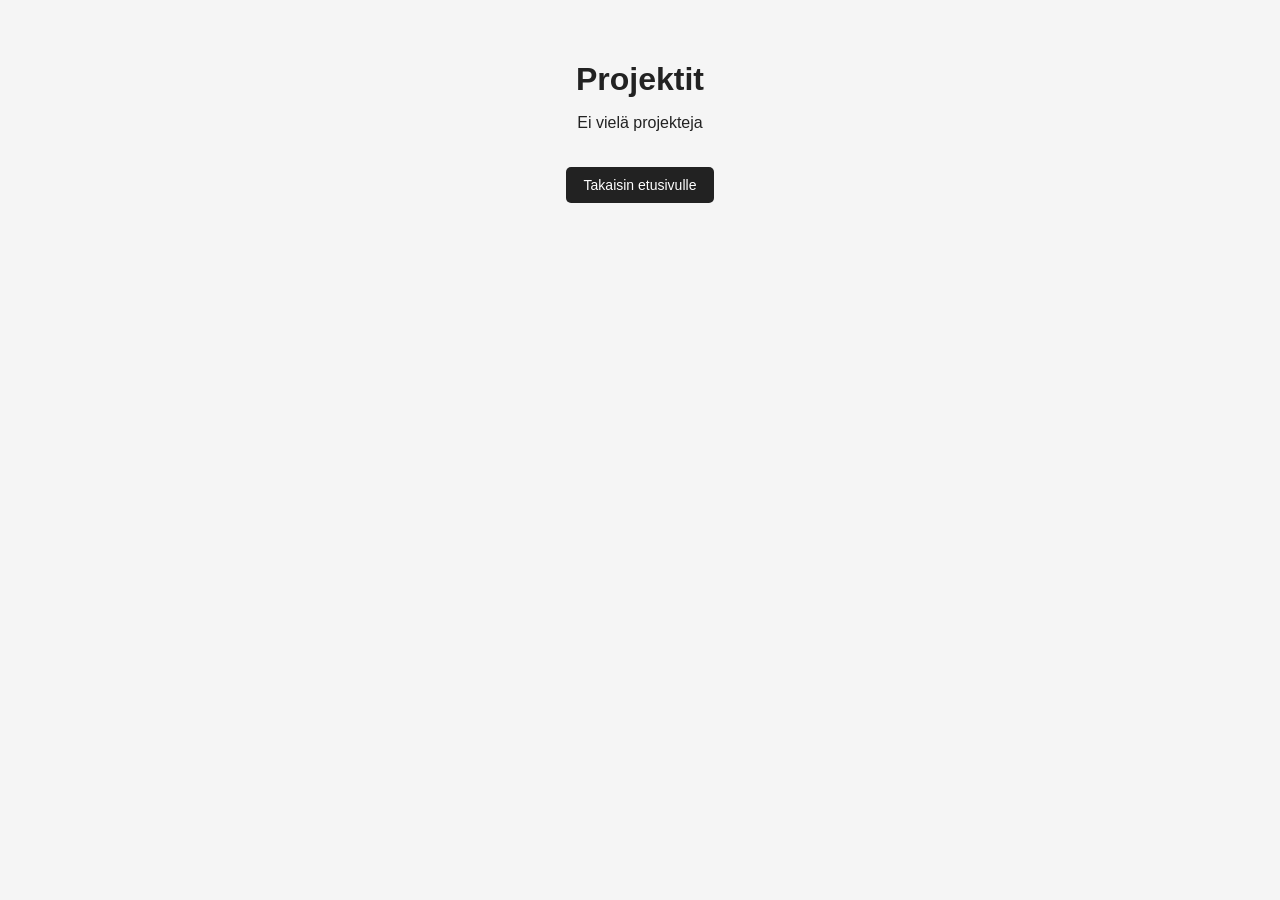
==== projects.html @ db9cd2fe "First Version" ====
<!DOCTYPE html>
<html lang="fi">
<head>
    <meta charset="UTF-8">
    <title>Projektit</title>
    <link rel="stylesheet" href="style.css">
</head>
<body>

<h1>Projektit</h1>

<p>
Ei vielä projekteja
</p>

<a href="index.html"><button>Takaisin etusivulle</button></a>

</body>
</html>
---- style.css ----
body {
    font-family: Arial, sans-serif;
    margin: 20px;
}

button {
    padding: 10px 15px;
    margin: 10px;
}

.kuva-linkki {
    position: relative;
    width: 120px; /* kuvan koko */
}

.kuva-linkki img {
    width: 100%;
    display: block;
}

.kuva-linkki span {
    position: absolute;
    top: 50%;
    left: 50%;
    transform: translate(-50%, -50%);
    color: white;
    background-color: rgba(0, 0, 0, 0.6);
    padding: 5px 8px;
    font-size: 14px;
}
/* Yleiset asetukset */
body {
    font-family: Arial, Helvetica, sans-serif;
    background-color: #f5f5f5;
    color: #222;
    text-align: center;
    margin: 0;
    padding: 40px 20px;
}

/* Otsikko */
h1 {
    margin-bottom: 10px;
}

/* Esittelyteksti */
p {
    margin-bottom: 30px;
    font-size: 16px;
}

/* Kuvalinkki */
.kuva-linkki {
    position: relative;
    width: 120px;
    margin: 0 auto 30px auto;
}

.kuva-linkki img {
    width: 100%;
    border-radius: 8px;
    display: block;
}

/* Teksti kuvan päällä */
.kuva-linkki span {
    position: absolute;
    bottom: 5px;
    left: 50%;
    transform: translateX(-50%);
    background-color: rgba(0, 0, 0, 0.7);
    color: white;
    padding: 4px 8px;
    font-size: 12px;
    border-radius: 4px;
}

/* Nappulat */
button {
    background-color: #222;
    color: white;
    border: none;
    padding: 10px 18px;
    margin: 5px;
    font-size: 14px;
    cursor: pointer;
    border-radius: 5px;
}

/* Hover-efekti */
button:hover {
    background-color: #444;
}

/* Poistetaan linkkien alleviivaukset napeista */
a {
    text-decoration: none;
}
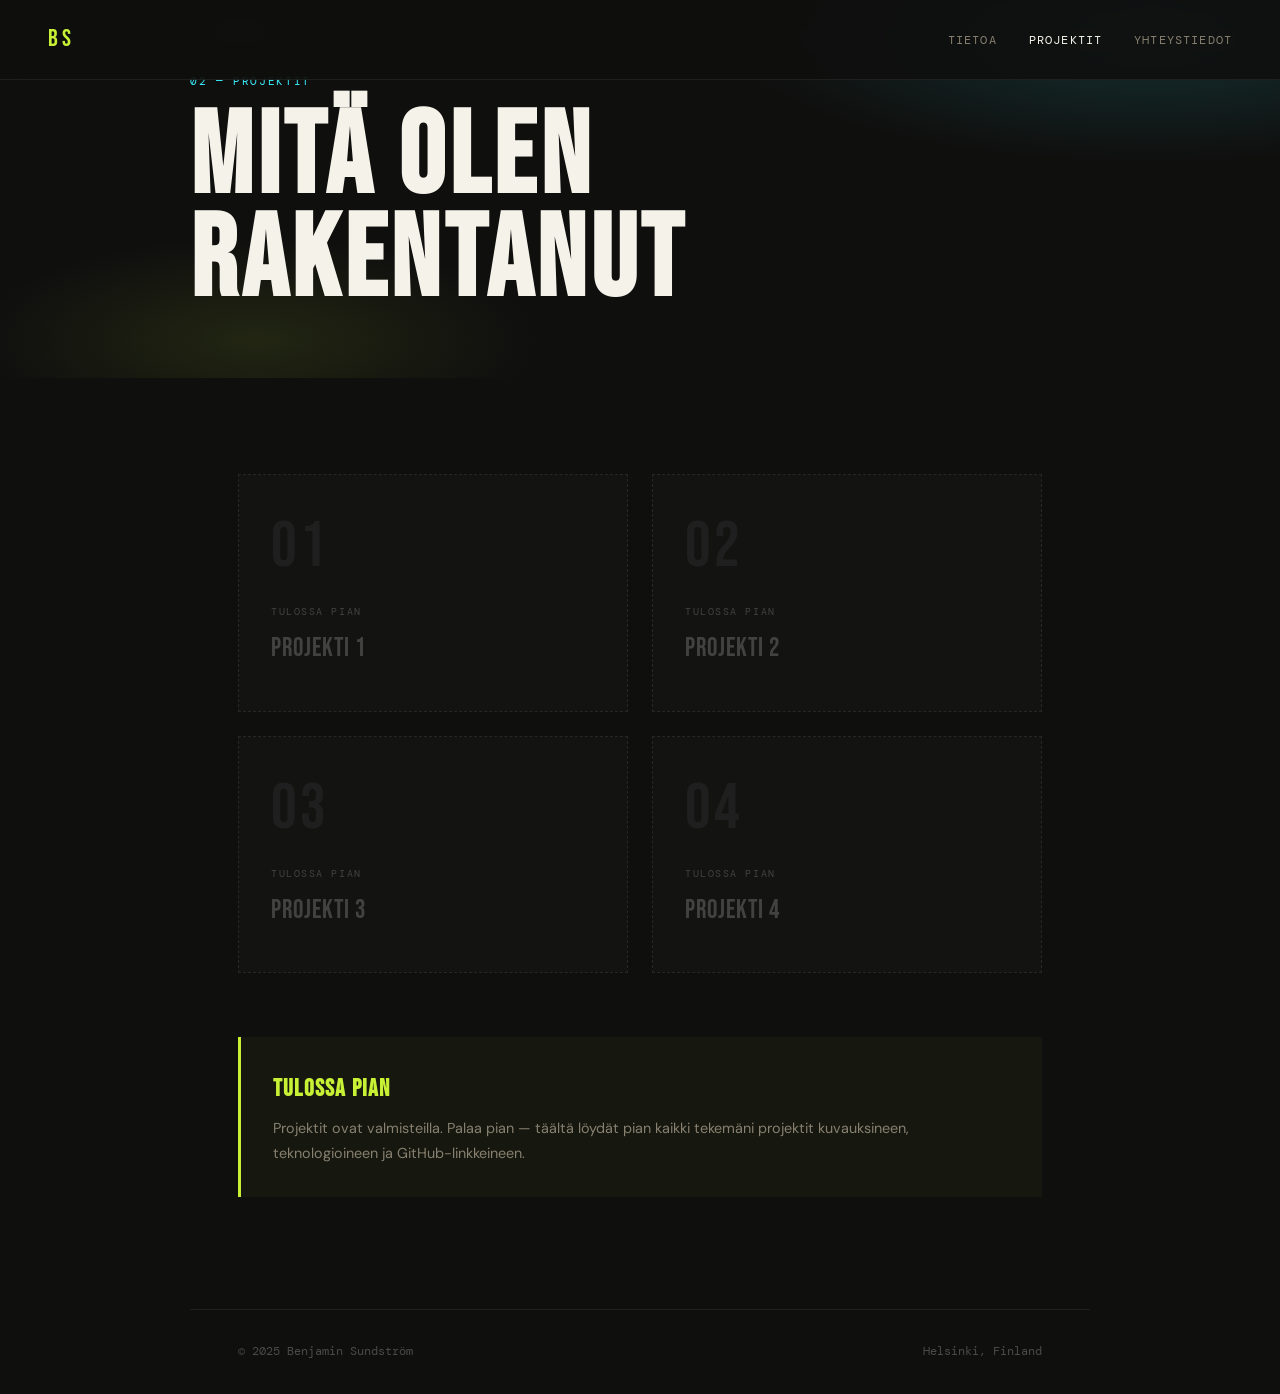
==== commit 968094ee: "fd" ====
--- a/projects.html
+++ b/projects.html
@@ -1,19 +1,189 @@
 <!DOCTYPE html>
 <html lang="fi">
 <head>
-    <meta charset="UTF-8">
-    <title>Projektit</title>
-    <link rel="stylesheet" href="style.css">
+  <meta charset="UTF-8"/>
+  <meta name="viewport" content="width=device-width, initial-scale=1.0"/>
+  <title>Projektit — Benjamin Sundström</title>
+  <link rel="preconnect" href="https://fonts.googleapis.com"/>
+  <link rel="preconnect" href="https://fonts.gstatic.com" crossorigin/>
+  <link href="https://fonts.googleapis.com/css2?family=Bebas+Neue&family=DM+Sans:wght@300;400;500&family=DM+Mono:wght@400;500&display=swap" rel="stylesheet"/>
+  <style>
+    *, *::before, *::after { box-sizing: border-box; margin: 0; padding: 0; }
+    :root {
+      --lime:  #c8f135;
+      --coral: #ff5e3a;
+      --sky:   #3af0ff;
+      --ink:   #0f0f0e;
+      --cream: #f5f2ea;
+      --muted: #888070;
+      --font-display: 'Bebas Neue', sans-serif;
+      --font-body:    'DM Sans', sans-serif;
+      --font-mono:    'DM Mono', monospace;
+    }
+    body { background: var(--ink); color: var(--cream); font-family: var(--font-body); font-size: 15px; line-height: 1.7; overflow-x: hidden; }
+
+    nav {
+      position: fixed; top: 0; left: 0; right: 0; z-index: 100;
+      display: flex; justify-content: space-between; align-items: center;
+      padding: 1.2rem 3rem;
+      background: rgba(15,15,14,0.85); backdrop-filter: blur(14px);
+      border-bottom: 1px solid rgba(255,255,255,0.07);
+    }
+    .nav-logo { font-family: var(--font-display); font-size: 1.5rem; letter-spacing: 0.18em; color: var(--lime); text-decoration: none; }
+    .nav-links { display: flex; gap: 2rem; list-style: none; }
+    .nav-links a { font-family: var(--font-mono); font-size: 0.72rem; letter-spacing: 0.1em; text-transform: uppercase; color: var(--muted); text-decoration: none; transition: color 0.2s; }
+    .nav-links a:hover, .nav-links a.active { color: var(--cream); }
+
+    /* PAGE HEADER */
+    .page-header {
+      min-height: 42vh; display: flex; flex-direction: column; justify-content: flex-end;
+      padding: 0 3rem 4rem; position: relative; overflow: hidden;
+    }
+    .page-header-bg {
+      position: absolute; inset: 0;
+      background:
+        radial-gradient(ellipse 60% 60% at 90% 10%, rgba(58,240,255,0.14) 0%, transparent 55%),
+        radial-gradient(ellipse 40% 50% at 20% 90%, rgba(200,241,53,0.10) 0%, transparent 55%),
+        var(--ink);
+    }
+    .page-header-content { position: relative; z-index: 1; max-width: 900px; margin: 0 auto; width: 100%; }
+    .back-link { display: inline-flex; align-items: center; gap: 0.5rem; font-family: var(--font-mono); font-size: 0.72rem; letter-spacing: 0.1em; text-transform: uppercase; color: var(--muted); text-decoration: none; margin-bottom: 2rem; transition: color 0.2s; }
+    .back-link:hover { color: var(--lime); }
+    .section-label { font-family: var(--font-mono); font-size: 0.68rem; letter-spacing: 0.15em; text-transform: uppercase; color: var(--sky); margin-bottom: 1rem; }
+    h1 { font-family: var(--font-display); font-size: clamp(3.5rem, 9vw, 8rem); letter-spacing: 0.04em; line-height: 0.9; color: var(--cream); }
+
+    /* MAIN CONTENT */
+    main { max-width: 900px; margin: 0 auto; padding: 4rem 3rem 7rem; }
+
+    /* EMPTY STATE */
+    .empty-state {
+      margin-top: 2rem;
+      display: grid; grid-template-columns: 1fr 1fr; gap: 1.5rem;
+    }
+
+    .placeholder-card {
+      border: 1.5px dashed rgba(255,255,255,0.1);
+      padding: 2.5rem 2rem;
+      position: relative; overflow: hidden;
+      transition: border-color 0.3s;
+    }
+    .placeholder-card:hover { border-color: rgba(255,255,255,0.25); }
+    .placeholder-card::before {
+      content: ''; position: absolute; inset: 0;
+      background: rgba(255,255,255,0.02);
+    }
+    .card-num {
+      font-family: var(--font-display); font-size: 4rem; letter-spacing: 0.05em;
+      color: rgba(255,255,255,0.05); line-height: 1;
+      margin-bottom: 1.5rem; display: block;
+    }
+    .card-label {
+      font-family: var(--font-mono); font-size: 0.65rem;
+      letter-spacing: 0.15em; text-transform: uppercase;
+      color: rgba(255,255,255,0.2); margin-bottom: 0.4rem;
+    }
+    .card-title {
+      font-family: var(--font-display); font-size: 1.6rem;
+      letter-spacing: 0.04em; color: rgba(255,255,255,0.2);
+    }
+
+    /* Announce banner */
+    .announce {
+      margin-top: 4rem;
+      padding: 2rem;
+      border-left: 3px solid var(--lime);
+      background: rgba(200,241,53,0.04);
+    }
+    .announce h3 { font-family: var(--font-display); font-size: 1.5rem; letter-spacing: 0.05em; color: var(--lime); margin-bottom: 0.4rem; }
+    .announce p { font-size: 0.9rem; color: var(--muted); }
+
+    /* ── WHEN YOU HAVE PROJECTS — use this card template:
+    .project-card {
+      border: 1px solid rgba(255,255,255,0.1);
+      padding: 2rem;
+      transition: border-color 0.25s, transform 0.25s;
+      cursor: pointer;
+    }
+    .project-card:hover { border-color: var(--lime); transform: translateY(-4px); }
+    .project-year { font-family: var(--font-mono); font-size: 0.68rem; color: var(--muted); text-transform: uppercase; letter-spacing: 0.1em; }
+    .project-tech { font-family: var(--font-mono); font-size: 0.68rem; color: var(--sky); margin-left: 1rem; }
+    .project-title { font-family: var(--font-display); font-size: 2rem; letter-spacing: 0.04em; color: var(--cream); margin: 0.5rem 0; }
+    .project-desc { font-size: 0.9rem; color: var(--muted); margin-bottom: 1.5rem; }
+    .project-link { font-family: var(--font-mono); font-size: 0.75rem; letter-spacing: 0.08em; text-transform: uppercase; color: var(--lime); text-decoration: none; }
+    ── */
+
+    footer { border-top: 1px solid rgba(255,255,255,0.07); padding: 2rem 3rem; max-width: 900px; margin: 0 auto; display: flex; justify-content: space-between; align-items: center; }
+    footer p { font-family: var(--font-mono); font-size: 0.72rem; color: rgba(255,255,255,0.25); }
+
+    @keyframes fadeUp { from { opacity:0; transform:translateY(20px); } to { opacity:1; transform:translateY(0); } }
+    .page-header-content { animation: fadeUp 0.6s 0.1s both; }
+    .empty-state { animation: fadeUp 0.6s 0.25s both; }
+    .announce { animation: fadeUp 0.6s 0.35s both; }
+
+    @media (max-width: 660px) {
+      nav { padding: 1.1rem 1.5rem; }
+      .page-header { padding-left: 1.5rem; padding-right: 1.5rem; }
+      main { padding-left: 1.5rem; padding-right: 1.5rem; }
+      .empty-state { grid-template-columns: 1fr; }
+      footer { flex-direction: column; gap: 0.5rem; text-align: center; padding: 1.5rem; }
+    }
+  </style>
 </head>
 <body>
 
-<h1>Projektit</h1>
+<nav>
+  <a href="index.html" class="nav-logo">BS</a>
+  <ul class="nav-links">
+    <li><a href="index.html#about">Tietoa</a></li>
+    <li><a href="projects.html" class="active">Projektit</a></li>
+    <li><a href="index.html#contact">Yhteystiedot</a></li>
+  </ul>
+</nav>
 
-<p>
-Ei vielä projekteja
-</p>
+<div class="page-header">
+  <div class="page-header-bg"></div>
+  <div class="page-header-content">
+    <a href="index.html" class="back-link">← Takaisin</a>
+    <p class="section-label">02 — Projektit</p>
+    <h1>MITÄ OLEN<br>RAKENTANUT</h1>
+  </div>
+</div>
 
-<a href="index.html"><button>Takaisin etusivulle</button></a>
+<main>
+  <!-- Placeholder cards (korvaa omilla projekteillasi) -->
+  <div class="empty-state">
+    <div class="placeholder-card">
+      <span class="card-num">01</span>
+      <p class="card-label">Tulossa pian</p>
+      <p class="card-title">Projekti 1</p>
+    </div>
+    <div class="placeholder-card">
+      <span class="card-num">02</span>
+      <p class="card-label">Tulossa pian</p>
+      <p class="card-title">Projekti 2</p>
+    </div>
+    <div class="placeholder-card">
+      <span class="card-num">03</span>
+      <p class="card-label">Tulossa pian</p>
+      <p class="card-title">Projekti 3</p>
+    </div>
+    <div class="placeholder-card">
+      <span class="card-num">04</span>
+      <p class="card-label">Tulossa pian</p>
+      <p class="card-title">Projekti 4</p>
+    </div>
+  </div>
+
+  <div class="announce">
+    <h3>TULOSSA PIAN</h3>
+    <p>Projektit ovat valmisteilla. Palaa pian — täältä löydät pian kaikki tekemäni projektit kuvauksineen, teknologioineen ja GitHub-linkkeineen.</p>
+  </div>
+</main>
+
+<footer>
+  <p>© 2025 Benjamin Sundström</p>
+  <p>Helsinki, Finland</p>
+</footer>
 
 </body>
 </html>
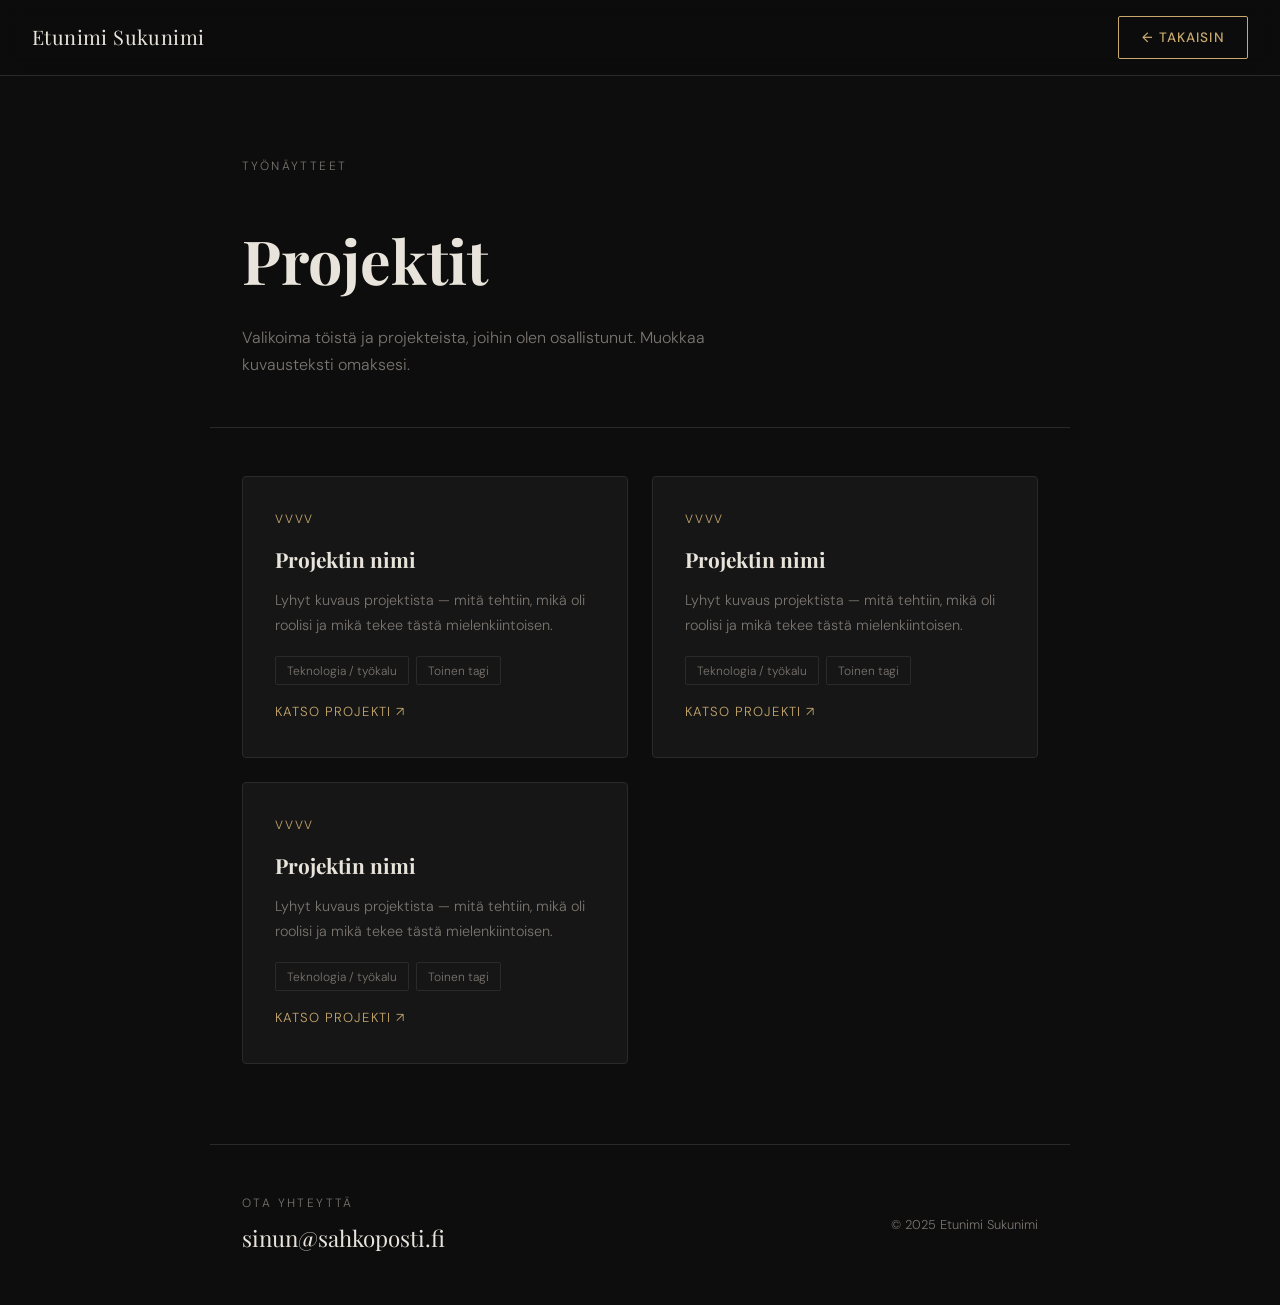
==== commit 413399fc: "uusi" ====
--- a/projects.html
+++ b/projects.html
@@ -1,189 +1,90 @@
 <!DOCTYPE html>
 <html lang="fi">
 <head>
-  <meta charset="UTF-8"/>
-  <meta name="viewport" content="width=device-width, initial-scale=1.0"/>
-  <title>Projektit — Benjamin Sundström</title>
-  <link rel="preconnect" href="https://fonts.googleapis.com"/>
-  <link rel="preconnect" href="https://fonts.gstatic.com" crossorigin/>
-  <link href="https://fonts.googleapis.com/css2?family=Bebas+Neue&family=DM+Sans:wght@300;400;500&family=DM+Mono:wght@400;500&display=swap" rel="stylesheet"/>
-  <style>
-    *, *::before, *::after { box-sizing: border-box; margin: 0; padding: 0; }
-    :root {
-      --lime:  #c8f135;
-      --coral: #ff5e3a;
-      --sky:   #3af0ff;
-      --ink:   #0f0f0e;
-      --cream: #f5f2ea;
-      --muted: #888070;
-      --font-display: 'Bebas Neue', sans-serif;
-      --font-body:    'DM Sans', sans-serif;
-      --font-mono:    'DM Mono', monospace;
-    }
-    body { background: var(--ink); color: var(--cream); font-family: var(--font-body); font-size: 15px; line-height: 1.7; overflow-x: hidden; }
-
-    nav {
-      position: fixed; top: 0; left: 0; right: 0; z-index: 100;
-      display: flex; justify-content: space-between; align-items: center;
-      padding: 1.2rem 3rem;
-      background: rgba(15,15,14,0.85); backdrop-filter: blur(14px);
-      border-bottom: 1px solid rgba(255,255,255,0.07);
-    }
-    .nav-logo { font-family: var(--font-display); font-size: 1.5rem; letter-spacing: 0.18em; color: var(--lime); text-decoration: none; }
-    .nav-links { display: flex; gap: 2rem; list-style: none; }
-    .nav-links a { font-family: var(--font-mono); font-size: 0.72rem; letter-spacing: 0.1em; text-transform: uppercase; color: var(--muted); text-decoration: none; transition: color 0.2s; }
-    .nav-links a:hover, .nav-links a.active { color: var(--cream); }
-
-    /* PAGE HEADER */
-    .page-header {
-      min-height: 42vh; display: flex; flex-direction: column; justify-content: flex-end;
-      padding: 0 3rem 4rem; position: relative; overflow: hidden;
-    }
-    .page-header-bg {
-      position: absolute; inset: 0;
-      background:
-        radial-gradient(ellipse 60% 60% at 90% 10%, rgba(58,240,255,0.14) 0%, transparent 55%),
-        radial-gradient(ellipse 40% 50% at 20% 90%, rgba(200,241,53,0.10) 0%, transparent 55%),
-        var(--ink);
-    }
-    .page-header-content { position: relative; z-index: 1; max-width: 900px; margin: 0 auto; width: 100%; }
-    .back-link { display: inline-flex; align-items: center; gap: 0.5rem; font-family: var(--font-mono); font-size: 0.72rem; letter-spacing: 0.1em; text-transform: uppercase; color: var(--muted); text-decoration: none; margin-bottom: 2rem; transition: color 0.2s; }
-    .back-link:hover { color: var(--lime); }
-    .section-label { font-family: var(--font-mono); font-size: 0.68rem; letter-spacing: 0.15em; text-transform: uppercase; color: var(--sky); margin-bottom: 1rem; }
-    h1 { font-family: var(--font-display); font-size: clamp(3.5rem, 9vw, 8rem); letter-spacing: 0.04em; line-height: 0.9; color: var(--cream); }
-
-    /* MAIN CONTENT */
-    main { max-width: 900px; margin: 0 auto; padding: 4rem 3rem 7rem; }
-
-    /* EMPTY STATE */
-    .empty-state {
-      margin-top: 2rem;
-      display: grid; grid-template-columns: 1fr 1fr; gap: 1.5rem;
-    }
-
-    .placeholder-card {
-      border: 1.5px dashed rgba(255,255,255,0.1);
-      padding: 2.5rem 2rem;
-      position: relative; overflow: hidden;
-      transition: border-color 0.3s;
-    }
-    .placeholder-card:hover { border-color: rgba(255,255,255,0.25); }
-    .placeholder-card::before {
-      content: ''; position: absolute; inset: 0;
-      background: rgba(255,255,255,0.02);
-    }
-    .card-num {
-      font-family: var(--font-display); font-size: 4rem; letter-spacing: 0.05em;
-      color: rgba(255,255,255,0.05); line-height: 1;
-      margin-bottom: 1.5rem; display: block;
-    }
-    .card-label {
-      font-family: var(--font-mono); font-size: 0.65rem;
-      letter-spacing: 0.15em; text-transform: uppercase;
-      color: rgba(255,255,255,0.2); margin-bottom: 0.4rem;
-    }
-    .card-title {
-      font-family: var(--font-display); font-size: 1.6rem;
-      letter-spacing: 0.04em; color: rgba(255,255,255,0.2);
-    }
-
-    /* Announce banner */
-    .announce {
-      margin-top: 4rem;
-      padding: 2rem;
-      border-left: 3px solid var(--lime);
-      background: rgba(200,241,53,0.04);
-    }
-    .announce h3 { font-family: var(--font-display); font-size: 1.5rem; letter-spacing: 0.05em; color: var(--lime); margin-bottom: 0.4rem; }
-    .announce p { font-size: 0.9rem; color: var(--muted); }
-
-    /* ── WHEN YOU HAVE PROJECTS — use this card template:
-    .project-card {
-      border: 1px solid rgba(255,255,255,0.1);
-      padding: 2rem;
-      transition: border-color 0.25s, transform 0.25s;
-      cursor: pointer;
-    }
-    .project-card:hover { border-color: var(--lime); transform: translateY(-4px); }
-    .project-year { font-family: var(--font-mono); font-size: 0.68rem; color: var(--muted); text-transform: uppercase; letter-spacing: 0.1em; }
-    .project-tech { font-family: var(--font-mono); font-size: 0.68rem; color: var(--sky); margin-left: 1rem; }
-    .project-title { font-family: var(--font-display); font-size: 2rem; letter-spacing: 0.04em; color: var(--cream); margin: 0.5rem 0; }
-    .project-desc { font-size: 0.9rem; color: var(--muted); margin-bottom: 1.5rem; }
-    .project-link { font-family: var(--font-mono); font-size: 0.75rem; letter-spacing: 0.08em; text-transform: uppercase; color: var(--lime); text-decoration: none; }
-    ── */
-
-    footer { border-top: 1px solid rgba(255,255,255,0.07); padding: 2rem 3rem; max-width: 900px; margin: 0 auto; display: flex; justify-content: space-between; align-items: center; }
-    footer p { font-family: var(--font-mono); font-size: 0.72rem; color: rgba(255,255,255,0.25); }
-
-    @keyframes fadeUp { from { opacity:0; transform:translateY(20px); } to { opacity:1; transform:translateY(0); } }
-    .page-header-content { animation: fadeUp 0.6s 0.1s both; }
-    .empty-state { animation: fadeUp 0.6s 0.25s both; }
-    .announce { animation: fadeUp 0.6s 0.35s both; }
-
-    @media (max-width: 660px) {
-      nav { padding: 1.1rem 1.5rem; }
-      .page-header { padding-left: 1.5rem; padding-right: 1.5rem; }
-      main { padding-left: 1.5rem; padding-right: 1.5rem; }
-      .empty-state { grid-template-columns: 1fr; }
-      footer { flex-direction: column; gap: 0.5rem; text-align: center; padding: 1.5rem; }
-    }
-  </style>
+  <meta charset="UTF-8" />
+  <meta name="viewport" content="width=device-width, initial-scale=1.0" />
+  <title>Projektit — Etunimi Sukunimi</title>
+  <link rel="stylesheet" href="style.css" />
 </head>
 <body>
 
-<nav>
-  <a href="index.html" class="nav-logo">BS</a>
-  <ul class="nav-links">
-    <li><a href="index.html#about">Tietoa</a></li>
-    <li><a href="projects.html" class="active">Projektit</a></li>
-    <li><a href="index.html#contact">Yhteystiedot</a></li>
-  </ul>
-</nav>
+  <!-- ===== NAVIGAATIO ===== -->
+  <nav>
+    <span class="logo">Etunimi Sukunimi</span>
+    <a href="index.html" class="nav-btn">← Takaisin</a>
+  </nav>
 
-<div class="page-header">
-  <div class="page-header-bg"></div>
-  <div class="page-header-content">
-    <a href="index.html" class="back-link">← Takaisin</a>
-    <p class="section-label">02 — Projektit</p>
-    <h1>MITÄ OLEN<br>RAKENTANUT</h1>
-  </div>
-</div>
+  <!-- ===== HERO ===== -->
+  <header class="projects-hero">
+    <p class="section-label">Työnäytteet</p>
+    <h1>Projektit</h1>
+    <p>
+      Valikoima töistä ja projekteista, joihin olen osallistunut.
+      Muokkaa kuvausteksti omaksesi.
+    </p>
+  </header>
 
-<main>
-  <!-- Placeholder cards (korvaa omilla projekteillasi) -->
-  <div class="empty-state">
-    <div class="placeholder-card">
-      <span class="card-num">01</span>
-      <p class="card-label">Tulossa pian</p>
-      <p class="card-title">Projekti 1</p>
+  <!-- ===== PROJEKTIRUUDUKKO ===== -->
+  <main class="projects-grid">
+
+    <!-- PROJEKTIKORTTI — kopioi tämä lohko uusille projekteille -->
+    <article class="project-card">
+      <p class="p-year">vvvv</p>
+      <h3>Projektin nimi</h3>
+      <p>
+        Lyhyt kuvaus projektista — mitä tehtiin, mikä oli roolisi ja
+        mikä tekee tästä mielenkiintoisen.
+      </p>
+      <div class="p-tags">
+        <span class="p-tag">Teknologia / työkalu</span>
+        <span class="p-tag">Toinen tagi</span>
+      </div>
+      <!-- Valinnainen linkki — poista jos ei tarvita -->
+      <a href="#" class="p-link">Katso projekti ↗</a>
+    </article>
+
+    <article class="project-card">
+      <p class="p-year">vvvv</p>
+      <h3>Projektin nimi</h3>
+      <p>
+        Lyhyt kuvaus projektista — mitä tehtiin, mikä oli roolisi ja
+        mikä tekee tästä mielenkiintoisen.
+      </p>
+      <div class="p-tags">
+        <span class="p-tag">Teknologia / työkalu</span>
+        <span class="p-tag">Toinen tagi</span>
+      </div>
+      <a href="#" class="p-link">Katso projekti ↗</a>
+    </article>
+
+    <article class="project-card">
+      <p class="p-year">vvvv</p>
+      <h3>Projektin nimi</h3>
+      <p>
+        Lyhyt kuvaus projektista — mitä tehtiin, mikä oli roolisi ja
+        mikä tekee tästä mielenkiintoisen.
+      </p>
+      <div class="p-tags">
+        <span class="p-tag">Teknologia / työkalu</span>
+        <span class="p-tag">Toinen tagi</span>
+      </div>
+      <a href="#" class="p-link">Katso projekti ↗</a>
+    </article>
+
+    <!-- Lisää kortteja kopioimalla yllä olevaa <article>-lohkoa -->
+
+  </main>
+
+  <!-- ===== YHTEYSTIEDOT ===== -->
+  <footer>
+    <div class="contact">
+      <div>
+        <p class="contact-label">Ota yhteyttä</p>
+        <a href="mailto:sinun@sahkoposti.fi" class="email">sinun@sahkoposti.fi</a>
+      </div>
+      <p class="copy-right">&copy; 2025 Etunimi Sukunimi</p>
     </div>
-    <div class="placeholder-card">
-      <span class="card-num">02</span>
-      <p class="card-label">Tulossa pian</p>
-      <p class="card-title">Projekti 2</p>
-    </div>
-    <div class="placeholder-card">
-      <span class="card-num">03</span>
-      <p class="card-label">Tulossa pian</p>
-      <p class="card-title">Projekti 3</p>
-    </div>
-    <div class="placeholder-card">
-      <span class="card-num">04</span>
-      <p class="card-label">Tulossa pian</p>
-      <p class="card-title">Projekti 4</p>
-    </div>
-  </div>
-
-  <div class="announce">
-    <h3>TULOSSA PIAN</h3>
-    <p>Projektit ovat valmisteilla. Palaa pian — täältä löydät pian kaikki tekemäni projektit kuvauksineen, teknologioineen ja GitHub-linkkeineen.</p>
-  </div>
-</main>
-
-<footer>
-  <p>© 2025 Benjamin Sundström</p>
-  <p>Helsinki, Finland</p>
-</footer>
+  </footer>
 
 </body>
 </html>
--- a/style.css
+++ b/style.css
@@ -0,0 +1,357 @@
+/* ===========================
+   PORTFOLIO — TYYLITIEDOSTO
+   =========================== */
+
+@import url('https://fonts.googleapis.com/css2?family=Playfair+Display:wght@400;700&family=DM+Sans:wght@300;400;500&display=swap');
+
+/* --- Muuttujat --- */
+:root {
+  --bg:        #0d0d0d;
+  --surface:   #161616;
+  --border:    #2a2a2a;
+  --accent:    #c8a96e;
+  --text:      #e8e4dc;
+  --muted:     #7a7570;
+  --heading:   'Playfair Display', Georgia, serif;
+  --body:      'DM Sans', sans-serif;
+}
+
+/* --- Nollaus & perus --- */
+*, *::before, *::after { box-sizing: border-box; margin: 0; padding: 0; }
+
+html { scroll-behavior: smooth; }
+
+body {
+  background: var(--bg);
+  color: var(--text);
+  font-family: var(--body);
+  font-weight: 300;
+  font-size: 1rem;
+  line-height: 1.7;
+  min-height: 100vh;
+}
+
+/* --- Linkit --- */
+a {
+  color: var(--accent);
+  text-decoration: none;
+  transition: opacity 0.2s;
+}
+a:hover { opacity: 0.75; }
+
+/* ===========================
+   NAVIGAATIO
+   =========================== */
+nav {
+  position: sticky;
+  top: 0;
+  z-index: 100;
+  background: rgba(13,13,13,0.92);
+  backdrop-filter: blur(10px);
+  border-bottom: 1px solid var(--border);
+  padding: 1rem 2rem;
+  display: flex;
+  justify-content: space-between;
+  align-items: center;
+}
+
+nav .logo {
+  font-family: var(--heading);
+  font-size: 1.25rem;
+  color: var(--text);
+  letter-spacing: 0.02em;
+}
+
+nav .nav-btn {
+  display: inline-flex;
+  align-items: center;
+  gap: 0.5rem;
+  padding: 0.55rem 1.4rem;
+  border: 1px solid var(--accent);
+  border-radius: 2px;
+  color: var(--accent);
+  font-family: var(--body);
+  font-size: 0.85rem;
+  font-weight: 500;
+  letter-spacing: 0.08em;
+  text-transform: uppercase;
+  transition: background 0.2s, color 0.2s;
+}
+nav .nav-btn:hover {
+  background: var(--accent);
+  color: var(--bg);
+  opacity: 1;
+}
+
+/* ===========================
+   HERO / YLÄTUNNISTE
+   =========================== */
+.hero {
+  padding: 6rem 2rem 4rem;
+  max-width: 860px;
+  margin: 0 auto;
+  border-bottom: 1px solid var(--border);
+}
+
+.hero .tagline {
+  font-size: 0.8rem;
+  letter-spacing: 0.18em;
+  text-transform: uppercase;
+  color: var(--accent);
+  margin-bottom: 1.2rem;
+}
+
+.hero h1 {
+  font-family: var(--heading);
+  font-size: clamp(2.8rem, 6vw, 5rem);
+  font-weight: 700;
+  line-height: 1.1;
+  color: var(--text);
+  margin-bottom: 1.5rem;
+}
+
+.hero .intro {
+  font-size: 1.1rem;
+  color: var(--muted);
+  max-width: 560px;
+  line-height: 1.8;
+}
+
+/* ===========================
+   SISÄLTÖALUE
+   =========================== */
+.content {
+  max-width: 860px;
+  margin: 0 auto;
+  padding: 0 2rem 4rem;
+}
+
+/* --- Osio --- */
+.section {
+  padding: 3.5rem 0;
+  border-bottom: 1px solid var(--border);
+}
+.section:last-of-type { border-bottom: none; }
+
+.section-label {
+  font-size: 0.75rem;
+  letter-spacing: 0.2em;
+  text-transform: uppercase;
+  color: var(--accent);
+  margin-bottom: 2rem;
+}
+
+.section h2 {
+  font-family: var(--heading);
+  font-size: 1.9rem;
+  font-weight: 700;
+  margin-bottom: 1.2rem;
+  color: var(--text);
+}
+
+.section p {
+  color: var(--muted);
+  margin-bottom: 1rem;
+  max-width: 640px;
+}
+
+/* --- Taidot / lista --- */
+.skills-grid {
+  display: flex;
+  flex-wrap: wrap;
+  gap: 0.6rem;
+  margin-top: 1rem;
+}
+
+.skill-tag {
+  padding: 0.35rem 1rem;
+  border: 1px solid var(--border);
+  border-radius: 2px;
+  font-size: 0.85rem;
+  color: var(--text);
+  background: var(--surface);
+  letter-spacing: 0.03em;
+}
+
+/* --- Kokemus / koulutus --- */
+.timeline { list-style: none; }
+
+.timeline li {
+  padding: 1.4rem 0 1.4rem 1.5rem;
+  border-left: 1px solid var(--border);
+  position: relative;
+}
+.timeline li::before {
+  content: '';
+  width: 7px;
+  height: 7px;
+  background: var(--accent);
+  border-radius: 50%;
+  position: absolute;
+  left: -4px;
+  top: 1.8rem;
+}
+
+.timeline .period {
+  font-size: 0.78rem;
+  letter-spacing: 0.1em;
+  color: var(--muted);
+  text-transform: uppercase;
+  margin-bottom: 0.3rem;
+}
+
+.timeline .role {
+  font-family: var(--heading);
+  font-size: 1.1rem;
+  color: var(--text);
+  margin-bottom: 0.2rem;
+}
+
+.timeline .org {
+  font-size: 0.9rem;
+  color: var(--accent);
+  margin-bottom: 0.5rem;
+}
+
+.timeline .desc {
+  font-size: 0.9rem;
+  color: var(--muted);
+  max-width: 560px;
+}
+
+/* ===========================
+   PROJEKTISIVU — KORTIT
+   =========================== */
+.projects-hero {
+  padding: 5rem 2rem 3rem;
+  max-width: 860px;
+  margin: 0 auto;
+  border-bottom: 1px solid var(--border);
+}
+
+.projects-hero h1 {
+  font-family: var(--heading);
+  font-size: clamp(2.2rem, 5vw, 3.8rem);
+  margin-bottom: 0.8rem;
+}
+
+.projects-hero p {
+  color: var(--muted);
+  max-width: 500px;
+}
+
+.projects-grid {
+  max-width: 860px;
+  margin: 0 auto;
+  padding: 3rem 2rem 5rem;
+  display: grid;
+  grid-template-columns: repeat(auto-fill, minmax(340px, 1fr));
+  gap: 1.5rem;
+}
+
+.project-card {
+  background: var(--surface);
+  border: 1px solid var(--border);
+  border-radius: 4px;
+  padding: 2rem;
+  transition: border-color 0.25s, transform 0.25s;
+}
+.project-card:hover {
+  border-color: var(--accent);
+  transform: translateY(-3px);
+}
+
+.project-card .p-year {
+  font-size: 0.75rem;
+  letter-spacing: 0.15em;
+  text-transform: uppercase;
+  color: var(--accent);
+  margin-bottom: 0.8rem;
+}
+
+.project-card h3 {
+  font-family: var(--heading);
+  font-size: 1.3rem;
+  margin-bottom: 0.7rem;
+  color: var(--text);
+}
+
+.project-card p {
+  font-size: 0.9rem;
+  color: var(--muted);
+  margin-bottom: 1.2rem;
+}
+
+.project-card .p-tags {
+  display: flex;
+  flex-wrap: wrap;
+  gap: 0.4rem;
+}
+
+.project-card .p-tag {
+  font-size: 0.75rem;
+  padding: 0.2rem 0.7rem;
+  border: 1px solid var(--border);
+  border-radius: 2px;
+  color: var(--muted);
+}
+
+.project-card .p-link {
+  display: inline-block;
+  margin-top: 1rem;
+  font-size: 0.82rem;
+  letter-spacing: 0.08em;
+  text-transform: uppercase;
+  color: var(--accent);
+  border-bottom: 1px solid transparent;
+  transition: border-color 0.2s;
+}
+.project-card .p-link:hover { border-color: var(--accent); opacity: 1; }
+
+/* ===========================
+   YHTEYSTIEDOT
+   =========================== */
+.contact {
+  border-top: 1px solid var(--border);
+  padding: 3rem 2rem;
+  max-width: 860px;
+  margin: 0 auto;
+  display: flex;
+  justify-content: space-between;
+  align-items: center;
+  flex-wrap: wrap;
+  gap: 1rem;
+}
+
+.contact .contact-label {
+  font-size: 0.75rem;
+  letter-spacing: 0.2em;
+  text-transform: uppercase;
+  color: var(--muted);
+  margin-bottom: 0.4rem;
+}
+
+.contact .email {
+  font-family: var(--heading);
+  font-size: 1.4rem;
+  color: var(--text);
+}
+.contact .email:hover { color: var(--accent); opacity: 1; }
+
+.contact .copy-right {
+  font-size: 0.8rem;
+  color: var(--muted);
+}
+
+/* ===========================
+   RESPONSIIVISUUS
+   =========================== */
+@media (max-width: 600px) {
+  nav { padding: 0.9rem 1rem; }
+  .hero, .content, .projects-hero, .projects-grid, .contact {
+    padding-left: 1rem;
+    padding-right: 1rem;
+  }
+  .projects-grid { grid-template-columns: 1fr; }
+  .contact { flex-direction: column; align-items: flex-start; }
+}
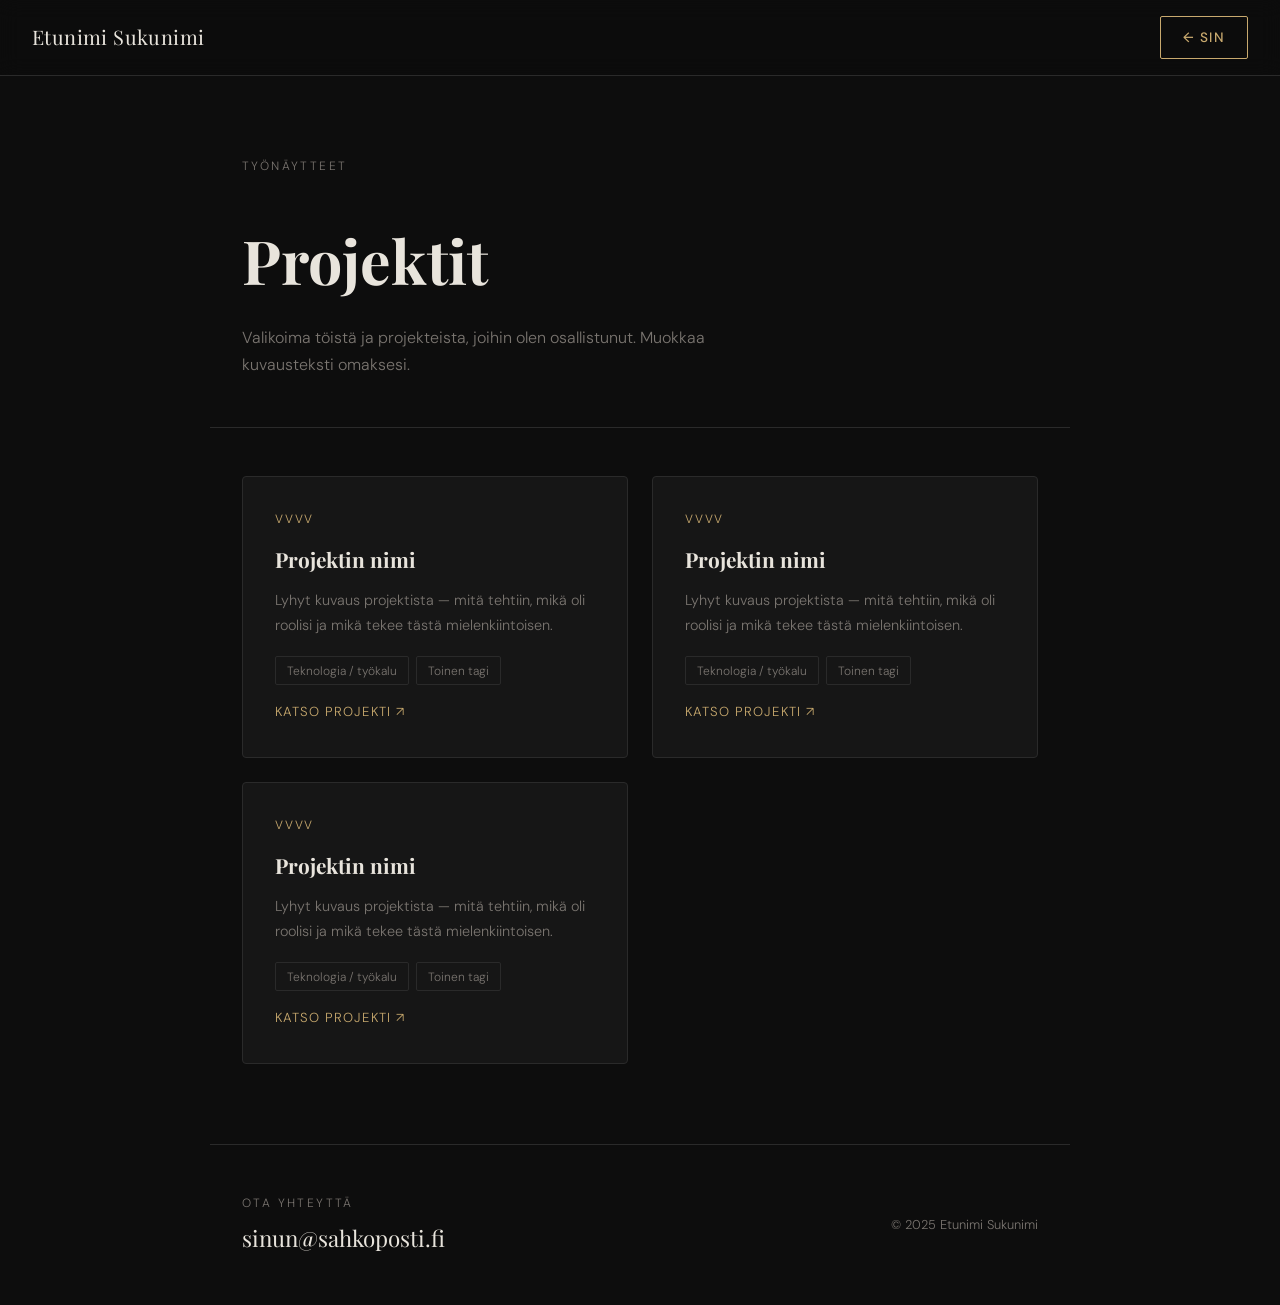
==== commit 8cad0c3a: "Update projects.html" ====
--- a/projects.html
+++ b/projects.html
@@ -11,7 +11,7 @@
   <!-- ===== NAVIGAATIO ===== -->
   <nav>
     <span class="logo">Etunimi Sukunimi</span>
-    <a href="index.html" class="nav-btn">← Takaisin</a>
+    <a href="index.html" class="nav-btn">← sin</a>
   </nav>
 
   <!-- ===== HERO ===== -->
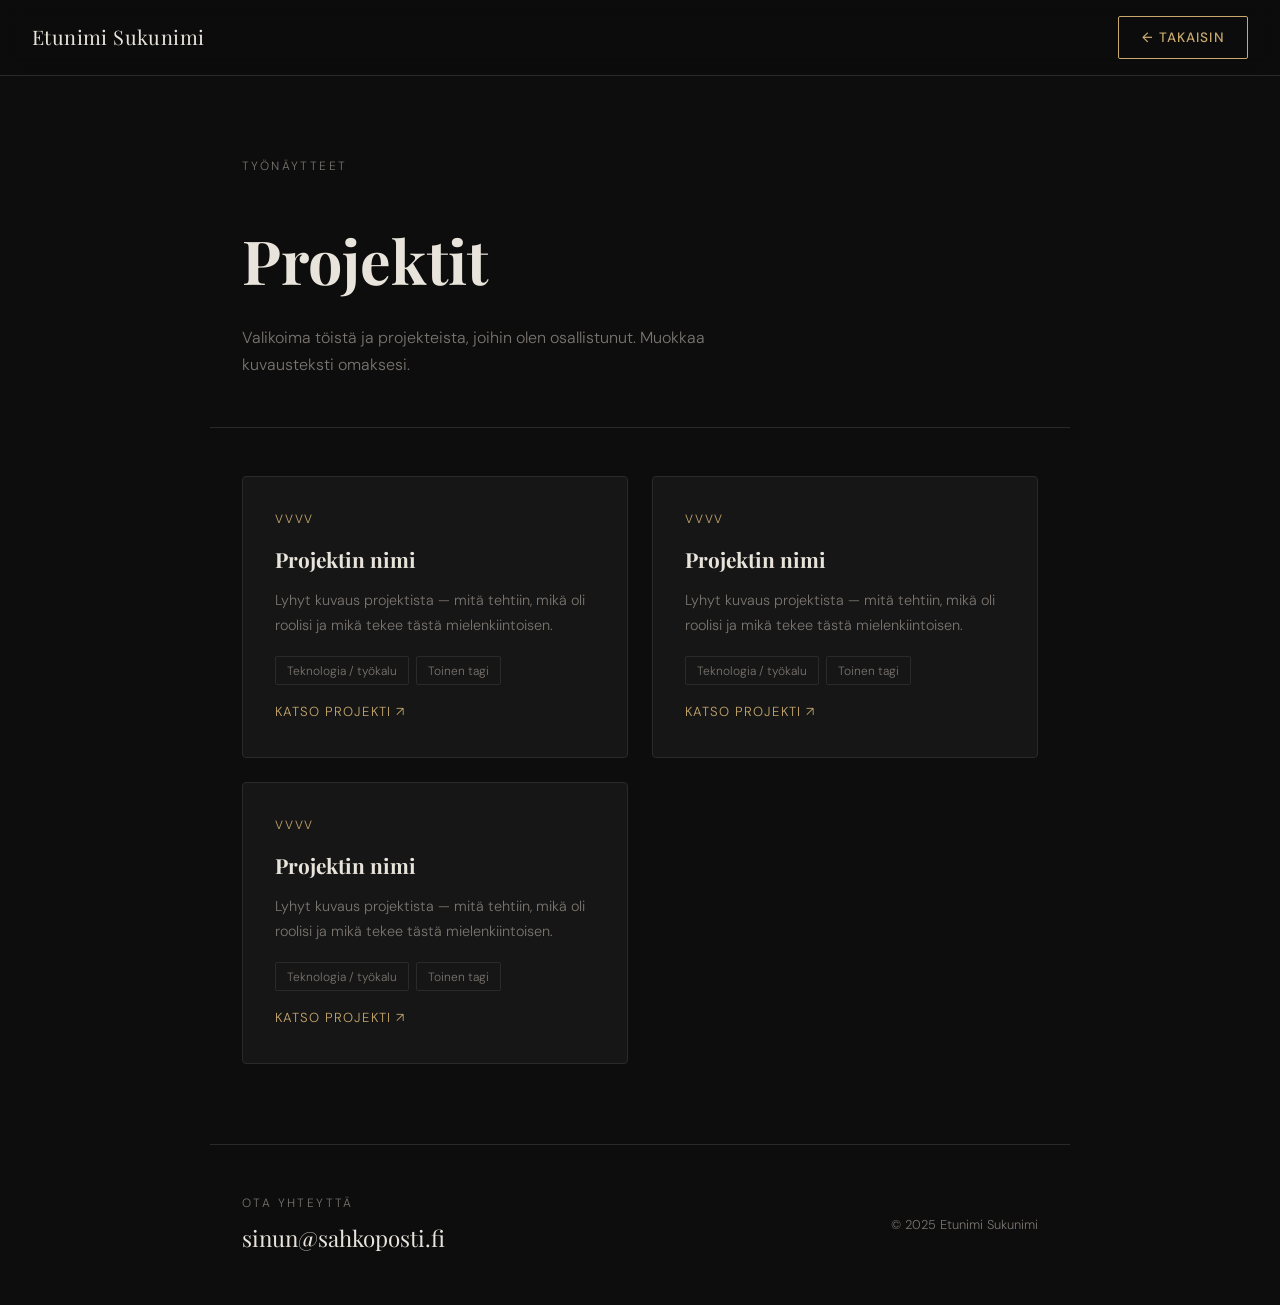
==== commit 671445ff: "Update projects.html" ====
--- a/projects.html
+++ b/projects.html
@@ -11,7 +11,7 @@
   <!-- ===== NAVIGAATIO ===== -->
   <nav>
     <span class="logo">Etunimi Sukunimi</span>
-    <a href="index.html" class="nav-btn">← sin</a>
+    <a href="index.html" class="nav-btn">← Takaisin</a>
   </nav>
 
   <!-- ===== HERO ===== -->
